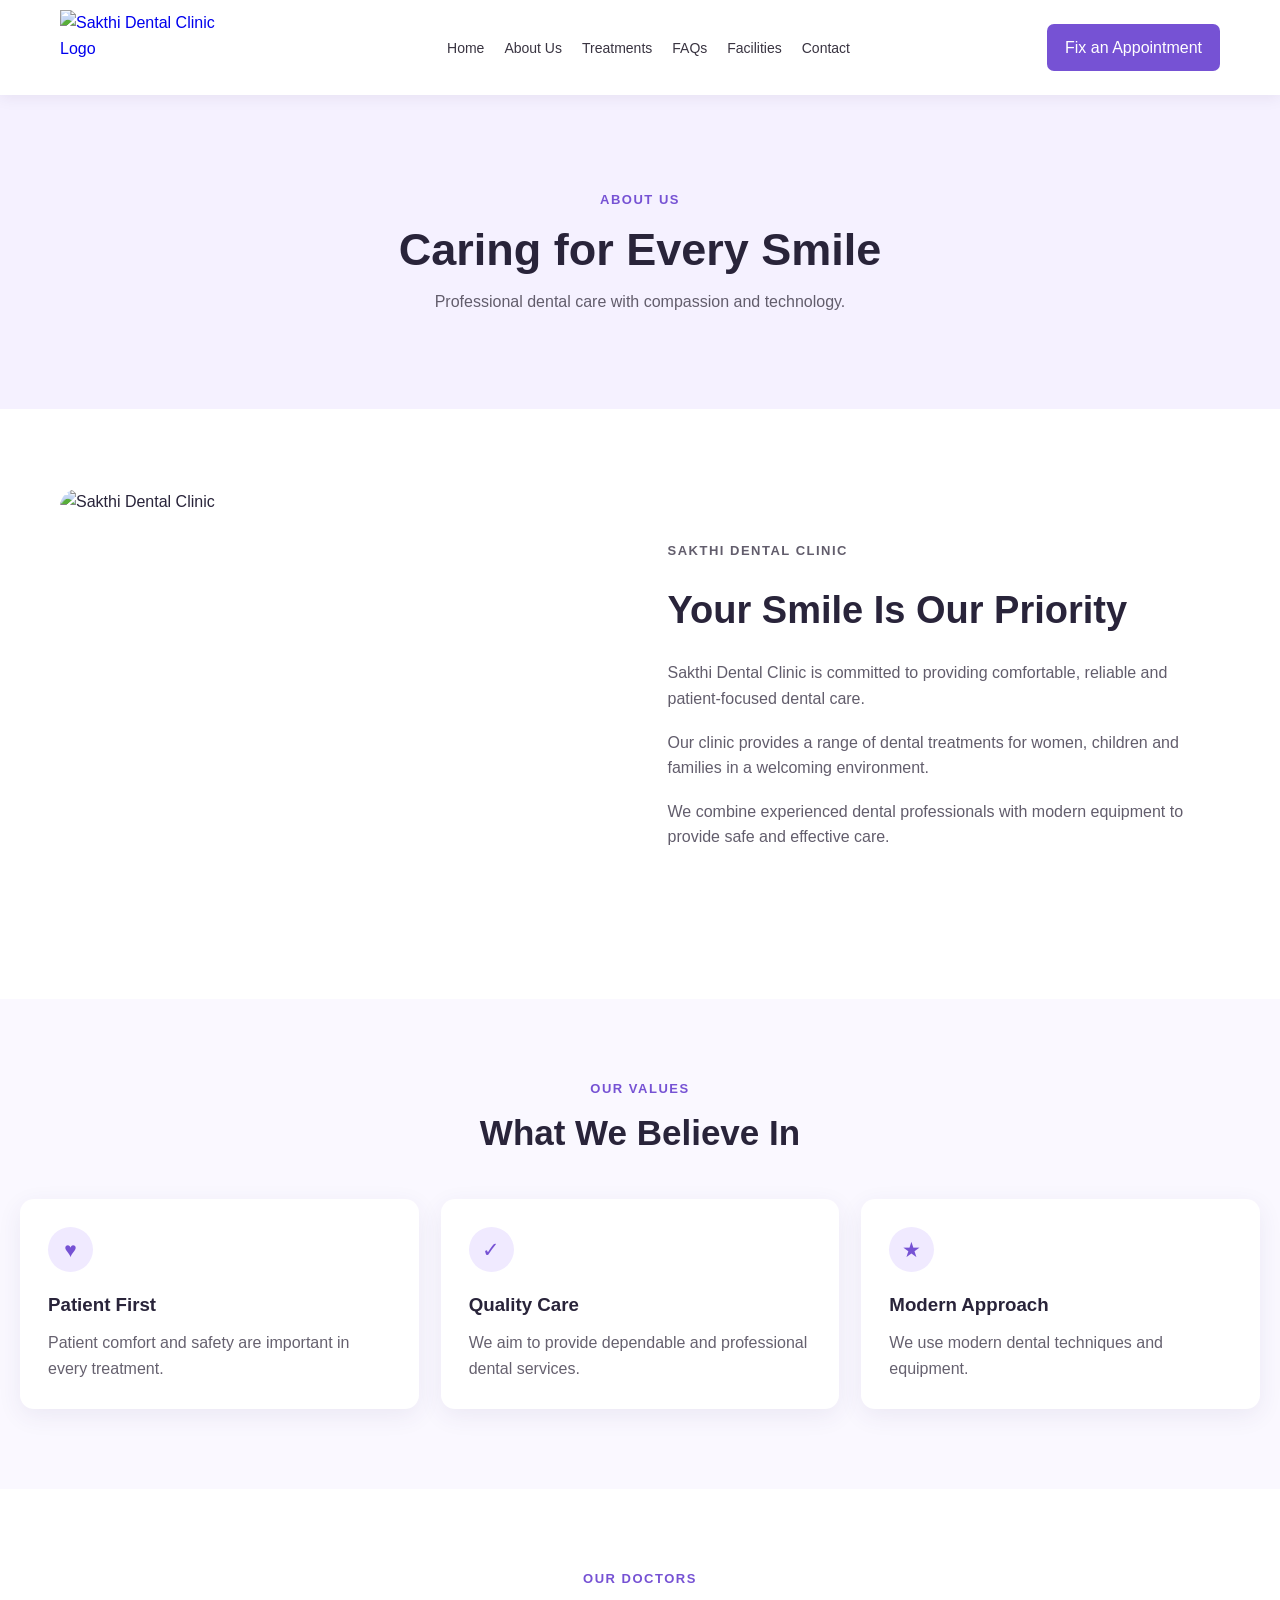
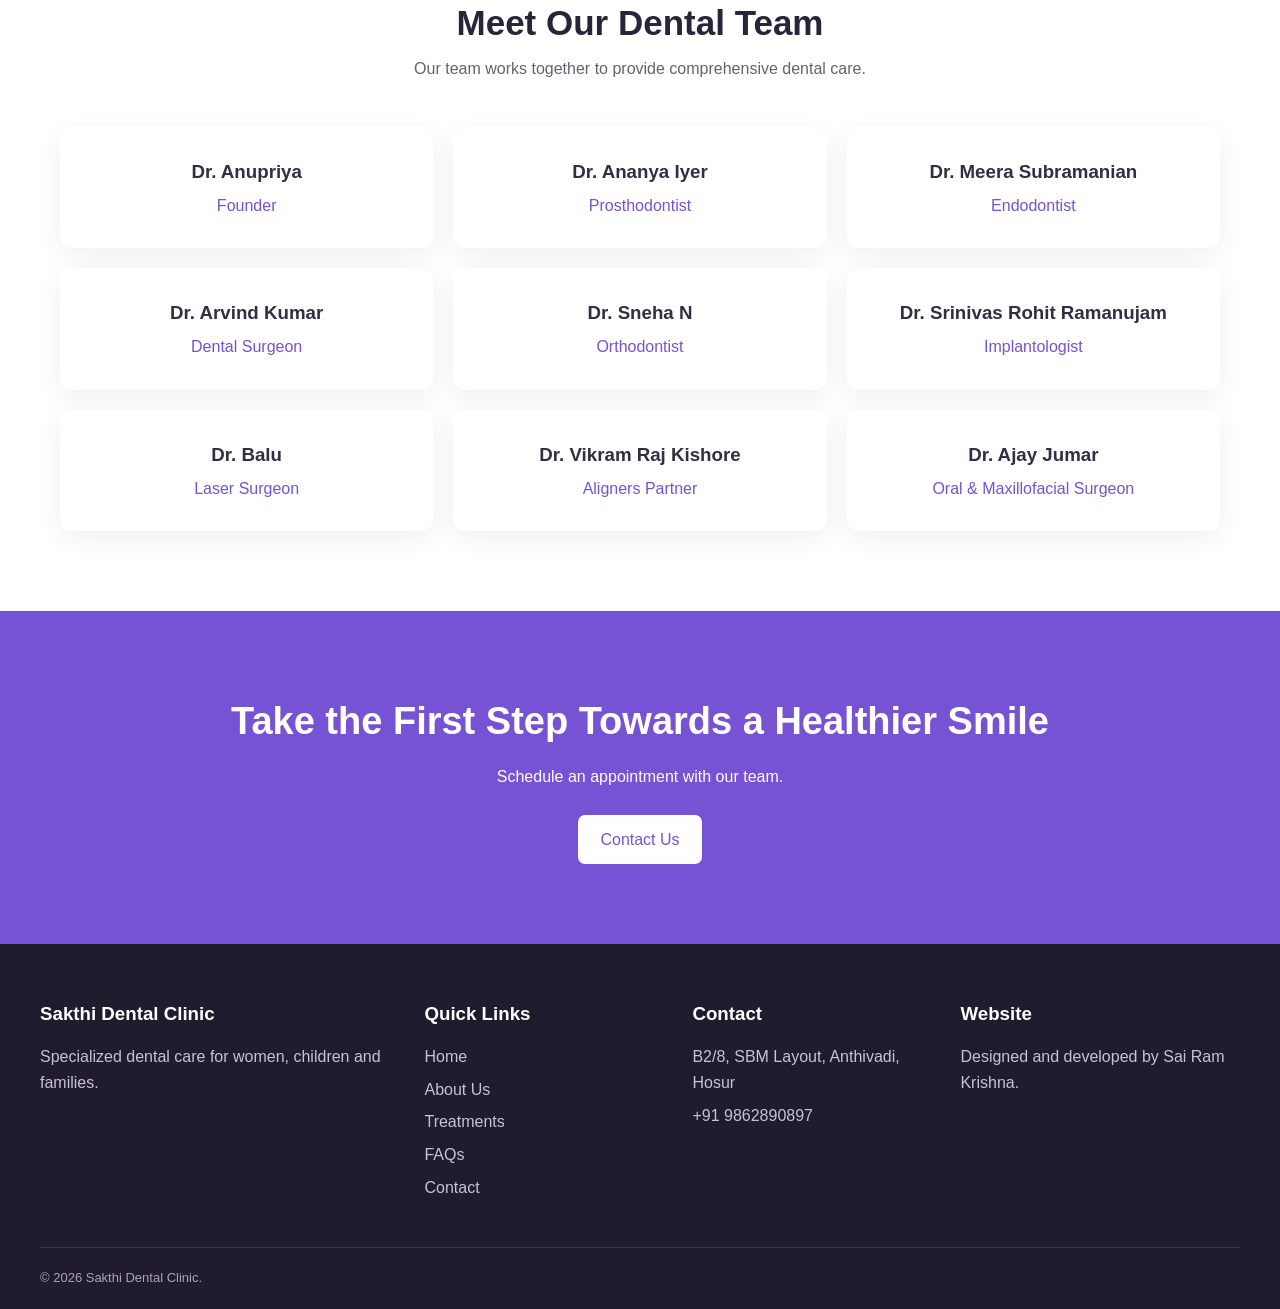
==== about.html @ 9623e9c9 "Add files via upload Add Sakthi Dental Clinic website" ====
<!DOCTYPE html>
<html lang="en">

<head>

    <meta charset="UTF-8">

    <meta name="viewport"
        content="width=device-width, initial-scale=1.0">

    <title>About Us | Sakthi Dental Clinic</title>

    <link rel="stylesheet" href="style.css">

</head>

<body>

    <header>

        <nav class="navbar">

            <a href="index.html" class="logo">

                <img src="images/SDC Logo.png"
                    alt="Sakthi Dental Clinic Logo">

            </a>


            <ul class="nav-links">

                <li>
                    <a href="index.html">Home</a>
                </li>

                <li>
                    <a href="about.html">About Us</a>
                </li>

                <li>
                    <a href="treatments.html">Treatments</a>
                </li>

                <li>
                    <a href="faq.html">FAQs</a>
                </li>

                <li>
                    <a href="index.html#facilities">
                        Facilities
                    </a>
                </li>

                <li>
                    <a href="contact.html">Contact</a>
                </li>

            </ul>


            <a href="contact.html"
                class="nav-button">
                Fix an Appointment
            </a>

        </nav>

    </header>


    <main>

        <section class="page-header">

            <p class="small-title">
                ABOUT US
            </p>

            <h1>
                Caring for Every Smile
            </h1>

            <p>
                Professional dental care with
                compassion and technology.
            </p>

        </section>


        <section class="section about-section">

            <div class="about-image">

                <img src="images/Banner_img_3.jpg"
                    alt="Sakthi Dental Clinic">

            </div>


            <div class="about-content">

                <p class="small-title">
                    SAKTHI DENTAL CLINIC
                </p>

                <h2>
                    Your Smile Is Our Priority
                </h2>

                <p>
                    Sakthi Dental Clinic is committed to
                    providing comfortable, reliable and
                    patient-focused dental care.
                </p>

                <p>
                    Our clinic provides a range of dental
                    treatments for women, children and
                    families in a welcoming environment.
                </p>

                <p>
                    We combine experienced dental
                    professionals with modern equipment
                    to provide safe and effective care.
                </p>

            </div>

        </section>


        <section class="section light-section">

            <div class="section-heading">

                <p class="small-title">
                    OUR VALUES
                </p>

                <h2>
                    What We Believe In
                </h2>

            </div>


            <div class="cards three-cards">

                <div class="card">

                    <div class="icon">
                        ♥
                    </div>

                    <h3>
                        Patient First
                    </h3>

                    <p>
                        Patient comfort and safety are
                        important in every treatment.
                    </p>

                </div>


                <div class="card">

                    <div class="icon">
                        ✓
                    </div>

                    <h3>
                        Quality Care
                    </h3>

                    <p>
                        We aim to provide dependable
                        and professional dental services.
                    </p>

                </div>


                <div class="card">

                    <div class="icon">
                        ★
                    </div>

                    <h3>
                        Modern Approach
                    </h3>

                    <p>
                        We use modern dental techniques
                        and equipment.
                    </p>

                </div>

            </div>

        </section>


        <section class="section">

            <div class="section-heading">

                <p class="small-title">
                    OUR DOCTORS
                </p>

                <h2>
                    Meet Our Dental Team
                </h2>

                <p>
                    Our team works together to provide
                    comprehensive dental care.
                </p>

            </div>


            <div class="doctor-grid">

                <div class="doctor-card">
                    <h3>Dr. Anupriya</h3>
                    <p>Founder</p>
                </div>

                <div class="doctor-card">
                    <h3>Dr. Ananya Iyer</h3>
                    <p>Prosthodontist</p>
                </div>

                <div class="doctor-card">
                    <h3>Dr. Meera Subramanian</h3>
                    <p>Endodontist</p>
                </div>

                <div class="doctor-card">
                    <h3>Dr. Arvind Kumar</h3>
                    <p>Dental Surgeon</p>
                </div>

                <div class="doctor-card">
                    <h3>Dr. Sneha N</h3>
                    <p>Orthodontist</p>
                </div>

                <div class="doctor-card">
                    <h3>Dr. Srinivas Rohit Ramanujam</h3>
                    <p>Implantologist</p>
                </div>

                <div class="doctor-card">
                    <h3>Dr. Balu</h3>
                    <p>Laser Surgeon</p>
                </div>

                <div class="doctor-card">
                    <h3>Dr. Vikram Raj Kishore</h3>
                    <p>Aligners Partner</p>
                </div>

                <div class="doctor-card">
                    <h3>Dr. Ajay Jumar</h3>
                    <p>Oral & Maxillofacial Surgeon</p>
                </div>

            </div>

        </section>


        <section class="cta-section">

            <h2>
                Take the First Step Towards a
                Healthier Smile
            </h2>

            <p>
                Schedule an appointment with our team.
            </p>

            <a href="contact.html"
                class="button white-button">
                Contact Us
            </a>

        </section>

    </main>


    <footer>

        <div class="footer-content">

            <div>

                <h3>
                    Sakthi Dental Clinic
                </h3>

                <p>
                    Specialized dental care for women,
                    children and families.
                </p>

            </div>


            <div>

                <h3>
                    Quick Links
                </h3>

                <a href="index.html">Home</a>

                <a href="about.html">About Us</a>

                <a href="treatments.html">Treatments</a>

                <a href="faq.html">FAQs</a>

                <a href="contact.html">Contact</a>

            </div>


            <div>

                <h3>
                    Contact
                </h3>

                <p>
                    B2/8, SBM Layout, Anthivadi,
                    Hosur
                </p>

                <p>
                    +91 9862890897
                </p>

            </div>


            <div>

                <h3>
                    Website
                </h3>

                <p>
                    Designed and developed by
                    Sai Ram Krishna.
                </p>

            </div>

        </div>


        <div class="copyright">

            <p>
                © 2026 Sakthi Dental Clinic.
            </p>

        </div>

    </footer>


    <script src="script.js"></script>

</body>

</html>
---- style.css ----
* {
    margin: 0;
    padding: 0;
    box-sizing: border-box;
}

html {
    scroll-behavior: smooth;
}

body {
    font-family: Arial, sans-serif;
    color: #29243a;
    background: #ffffff;
    line-height: 1.6;
}

img {
    max-width: 100%;
    display: block;
}

a {
    text-decoration: none;
}

button,
input,
textarea {
    font-family: inherit;
}


/* NAVBAR */

header {
    background: #ffffff;
    position: sticky;
    top: 0;
    z-index: 1000;
    box-shadow: 0 2px 15px rgba(50, 30, 80, 0.08);
}

.navbar {
    max-width: 1200px;
    margin: auto;
    padding: 10px 20px;
    display: flex;
    align-items: center;
    justify-content: space-between;
    gap: 25px;
}

.logo {
    display: flex;
    align-items: center;
}

.logo img {
    width: 190px;
    height: 75px;
    object-fit: contain;
}

.nav-links {
    display: flex;
    gap: 20px;
    list-style: none;
}

.nav-links a {
    color: #393441;
    font-size: 14px;
}

.nav-links a:hover {
    color: #7652d4;
}

.nav-button {
    background: #7652d4;
    color: white;
    padding: 11px 18px;
    border-radius: 7px;
    white-space: nowrap;
}


/* HERO */

.hero {
    min-height: 650px;
    padding: 70px 20px;
    display: grid;
    grid-template-columns: 1fr 1fr;
    gap: 50px;
    align-items: center;
    background: #f5f1ff;
}

.hero-content {
    max-width: 620px;
    margin-left: auto;
}

.small-title {
    color: #7652d4;
    font-size: 13px;
    font-weight: bold;
    letter-spacing: 1.5px;
    margin-bottom: 12px;
}

.hero h1 {
    font-size: 54px;
    line-height: 1.12;
    margin-bottom: 22px;
}

.hero-content > p:not(.small-title) {
    color: #625d6c;
    margin-bottom: 28px;
    max-width: 570px;
}

.hero-image img {
    width: 100%;
    height: 470px;
    object-fit: cover;
    border-radius: 25px;
}


/* BUTTONS */

.button {
    display: inline-block;
    background: #7652d4;
    color: white;
    padding: 12px 22px;
    border-radius: 7px;
    border: none;
    cursor: pointer;
}

.button:hover {
    background: #603eaf;
}

.secondary {
    background: white;
    color: #7652d4;
    border: 1px solid #7652d4;
}

.secondary:hover {
    color: white;
}

.hero-buttons {
    display: flex;
    gap: 12px;
    flex-wrap: wrap;
}

.center-button {
    text-align: center;
    margin-top: 35px;
}


/* ASSURANCE */

.assurance {
    display: grid;
    grid-template-columns: 1fr 1fr;
    background: #7652d4;
    color: white;
}

.assurance-image img {
    width: 100%;
    height: 320px;
    object-fit: cover;
}

.assurance-text {
    display: flex;
    flex-direction: column;
    justify-content: center;
    padding: 40px 8%;
}

.assurance-text h2 {
    font-size: 38px;
    line-height: 1.2;
    margin-bottom: 12px;
}

.tooth-icon {
    font-size: 40px;
    margin-bottom: 10px;
}


/* SECTIONS */

.section {
    max-width: 1200px;
    margin: auto;
    padding: 80px 20px;
}

.light-section {
    max-width: none;
    background: #faf8ff;
}

.section-heading {
    max-width: 700px;
    margin: 0 auto 45px;
    text-align: center;
}

.section-heading h2 {
    font-size: 35px;
    line-height: 1.2;
    margin-bottom: 12px;
}

.section-heading p:last-child {
    color: #66616f;
}


/* CARDS */

.cards {
    display: grid;
    gap: 22px;
}

.four-cards {
    grid-template-columns: repeat(4, 1fr);
}

.three-cards {
    grid-template-columns: repeat(3, 1fr);
}

.card,
.testimonial,
.service-card {
    background: white;
    border-radius: 14px;
    box-shadow: 0 7px 25px rgba(70, 45, 110, 0.08);
}

.card {
    padding: 28px;
}

.card h3 {
    margin-bottom: 10px;
}

.card p {
    color: #66616f;
}

.icon {
    width: 45px;
    height: 45px;
    display: flex;
    align-items: center;
    justify-content: center;
    background: #f0eaff;
    color: #7652d4;
    border-radius: 50%;
    font-size: 21px;
    margin-bottom: 18px;
}


/* SERVICE CARDS */

.service-card {
    overflow: hidden;
}

.service-card img {
    width: 100%;
    height: 200px;
    object-fit: cover;
}

.service-content {
    padding: 25px;
}

.service-content h3 {
    margin-bottom: 8px;
}

.service-content p {
    color: #66616f;
}

.service-content a {
    display: inline-block;
    margin-top: 15px;
    color: #7652d4;
    font-weight: bold;
}


/* TESTIMONIALS */

.testimonial {
    padding: 30px;
}

.testimonial p {
    color: #625d6c;
    margin-bottom: 20px;
}

.stars {
    color: #7652d4;
    margin-bottom: 15px;
}


/* FACILITIES */

.facility-grid {
    max-width: 1150px;
    margin: auto;
    display: grid;
    grid-template-columns: repeat(5, 1fr);
    gap: 18px;
}

.facility {
    background: white;
    text-align: center;
    padding: 25px 15px;
    border-radius: 12px;
    box-shadow: 0 5px 18px rgba(70, 45, 110, 0.06);
}

.facility img {
    width: 60px;
    height: 60px;
    object-fit: contain;
    margin: 0 auto 15px;
}

.facility h3 {
    margin-bottom: 7px;
}

.facility p {
    color: #66616f;
    font-size: 14px;
}


/* GALLERY */

.gallery-grid {
    display: grid;
    grid-template-columns: repeat(3, 1fr);
    gap: 20px;
}

.gallery-grid img {
    width: 100%;
    height: 280px;
    object-fit: cover;
    border-radius: 15px;
}


/* PAGE HEADER */

.page-header {
    padding: 95px 20px;
    text-align: center;
    background: #f5f1ff;
}

.page-header h1 {
    font-size: 45px;
    line-height: 1.2;
    margin-bottom: 12px;
}

.page-header p:last-child {
    color: #625d6c;
}


/* ABOUT */

.about-section {
    display: grid;
    grid-template-columns: 1fr 1fr;
    gap: 55px;
    align-items: center;
}

.about-image img {
    width: 100%;
    height: 430px;
    object-fit: cover;
    border-radius: 18px;
}

.about-content h2 {
    font-size: 38px;
    margin-bottom: 20px;
}

.about-content p {
    color: #625d6c;
    margin-bottom: 18px;
}


/* DOCTORS */

.doctor-grid {
    display: grid;
    grid-template-columns: repeat(3, 1fr);
    gap: 20px;
}

.doctor-card {
    background: white;
    padding: 30px 20px;
    border-radius: 12px;
    text-align: center;
    box-shadow: 0 7px 25px rgba(70, 45, 110, 0.08);
}

.doctor-card h3 {
    color: #342d43;
    margin-bottom: 6px;
}

.doctor-card p {
    color: #7652d4;
}


/* TREATMENTS */

.treatment-list {
    max-width: 1050px;
    margin: auto;
    display: grid;
    gap: 22px;
}

.treatment {
    background: white;
    padding: 30px;
    border-left: 4px solid #7652d4;
    border-radius: 10px;
    box-shadow: 0 6px 20px rgba(70, 45, 110, 0.07);
}

.treatment h2 {
    color: #6246a8;
    margin-bottom: 10px;
}

.treatment p {
    color: #625d6c;
}

.treatment-with-image {
    display: grid;
    grid-template-columns: 220px 1fr;
    gap: 25px;
    align-items: center;
}

.treatment-with-image img {
    width: 220px;
    height: 170px;
    object-fit: cover;
    border-radius: 10px;
}


/* FAQ */

.faq-container {
    max-width: 900px;
    margin: auto;
}

.faq-item {
    background: white;
    border: 1px solid #e5e0ef;
    border-radius: 10px;
    margin-bottom: 12px;
    overflow: hidden;
}

.faq-question {
    width: 100%;
    border: none;
    background: white;
    padding: 20px;
    display: flex;
    justify-content: space-between;
    align-items: center;
    text-align: left;
    font-weight: bold;
    font-size: 16px;
    cursor: pointer;
    color: #29243a;
}

.faq-question span {
    font-size: 22px;
    color: #7652d4;
}

.faq-answer {
    display: none;
    padding: 0 20px 20px;
}

.faq-answer p {
    color: #625d6c;
}

.faq-item.active .faq-answer {
    display: block;
}


/* CONTACT */

.contact-section {
    max-width: 1100px;
    margin: auto;
    padding: 80px 20px;
    display: grid;
    grid-template-columns: 1fr 1fr;
    gap: 40px;
}

.contact-form,
.contact-info {
    background: #faf8ff;
    padding: 35px;
    border-radius: 14px;
}

.contact-form h2,
.contact-info h2 {
    margin-bottom: 10px;
}

.contact-form > p {
    color: #625d6c;
    margin-bottom: 25px;
}

form {
    display: flex;
    flex-direction: column;
    gap: 9px;
}

label {
    font-weight: bold;
    margin-top: 8px;
}

input,
textarea {
    width: 100%;
    padding: 13px;
    border: 1px solid #d7d1e1;
    border-radius: 7px;
    outline: none;
}

input:focus,
textarea:focus {
    border-color: #7652d4;
}

textarea {
    height: 140px;
    resize: vertical;
}

#formMessage {
    margin-top: 10px;
    font-weight: bold;
}

.contact-item {
    display: flex;
    gap: 15px;
    margin-top: 25px;
}

.contact-icon {
    min-width: 42px;
    height: 42px;
    display: flex;
    align-items: center;
    justify-content: center;
    background: #eee7ff;
    color: #7652d4;
    border-radius: 50%;
}

.contact-item h3 {
    margin-bottom: 4px;
}

.contact-item p {
    color: #625d6c;
}


/* PRIVACY */

.policy {
    max-width: 900px;
    margin: auto;
    padding: 80px 20px;
}

.policy h2 {
    margin-top: 35px;
    margin-bottom: 10px;
}

.policy p {
    color: #625d6c;
}


/* CTA */

.cta-section {
    padding: 80px 20px;
    background: #7652d4;
    color: white;
    text-align: center;
}

.cta-section h2 {
    font-size: 38px;
    margin-bottom: 12px;
}

.cta-section p {
    margin-bottom: 25px;
}

.white-button {
    background: white;
    color: #7652d4;
}


/* FOOTER */

footer {
    background: #201b2d;
    color: white;
    padding: 55px 20px 20px;
}

.footer-content {
    max-width: 1200px;
    margin: auto;
    display: grid;
    grid-template-columns: 1.5fr 1fr 1fr 1.2fr;
    gap: 35px;
}

.footer-content h3 {
    margin-bottom: 15px;
}

.footer-content p {
    color: #c8c3d1;
    margin-bottom: 8px;
}

.footer-content a {
    display: block;
    color: #c8c3d1;
    margin-bottom: 7px;
}

.footer-content a:hover {
    color: white;
}

.copyright {
    max-width: 1200px;
    margin: 40px auto 0;
    padding-top: 20px;
    border-top: 1px solid #393346;
    display: flex;
    justify-content: space-between;
    gap: 20px;
}

.copyright p {
    color: #aaa4b5;
    font-size: 13px;
}


/* TABLET */

@media (max-width: 1050px) {

    .navbar {
        flex-wrap: wrap;
    }

    .nav-links {
        gap: 12px;
    }

    .hero {
        grid-template-columns: 1fr;
    }

    .hero-content {
        margin: auto;
        text-align: center;
    }

    .hero-content > p:not(.small-title) {
        margin-left: auto;
        margin-right: auto;
    }

    .four-cards {
        grid-template-columns: repeat(2, 1fr);
    }

    .facility-grid {
        grid-template-columns: repeat(3, 1fr);
    }

}


/* MOBILE */

@media (max-width: 750px) {

    .navbar {
        justify-content: center;
    }

    .nav-links {
        flex-wrap: wrap;
        justify-content: center;
    }

    .hero {
        padding-top: 50px;
    }

    .hero h1 {
        font-size: 40px;
    }

    .hero-image img {
        height: 350px;
    }

    .assurance {
        grid-template-columns: 1fr;
    }

    .assurance-text {
        padding: 50px 25px;
        text-align: center;
    }

    .three-cards,
    .four-cards,
    .doctor-grid,
    .contact-section,
    .about-section {
        grid-template-columns: 1fr;
    }

    .facility-grid {
        grid-template-columns: repeat(2, 1fr);
    }

    .gallery-grid {
        grid-template-columns: 1fr;
    }

    .treatment-with-image {
        grid-template-columns: 1fr;
    }

    .treatment-with-image img {
        width: 100%;
        height: 230px;
    }

    .footer-content {
        grid-template-columns: 1fr 1fr;
    }

    .copyright {
        flex-direction: column;
    }

}


/* SMALL MOBILE */

@media (max-width: 450px) {

    .logo img {
        width: 165px;
        height: 65px;
    }

    .nav-button {
        width: 100%;
        text-align: center;
    }

    .hero h1 {
        font-size: 34px;
    }

    .hero-buttons {
        flex-direction: column;
    }

    .hero-buttons .button {
        text-align: center;
    }

    .facility-grid {
        grid-template-columns: 1fr;
    }

    .footer-content {
        grid-template-columns: 1fr;
    }

    .page-header h1 {
        font-size: 35px;
    }

}
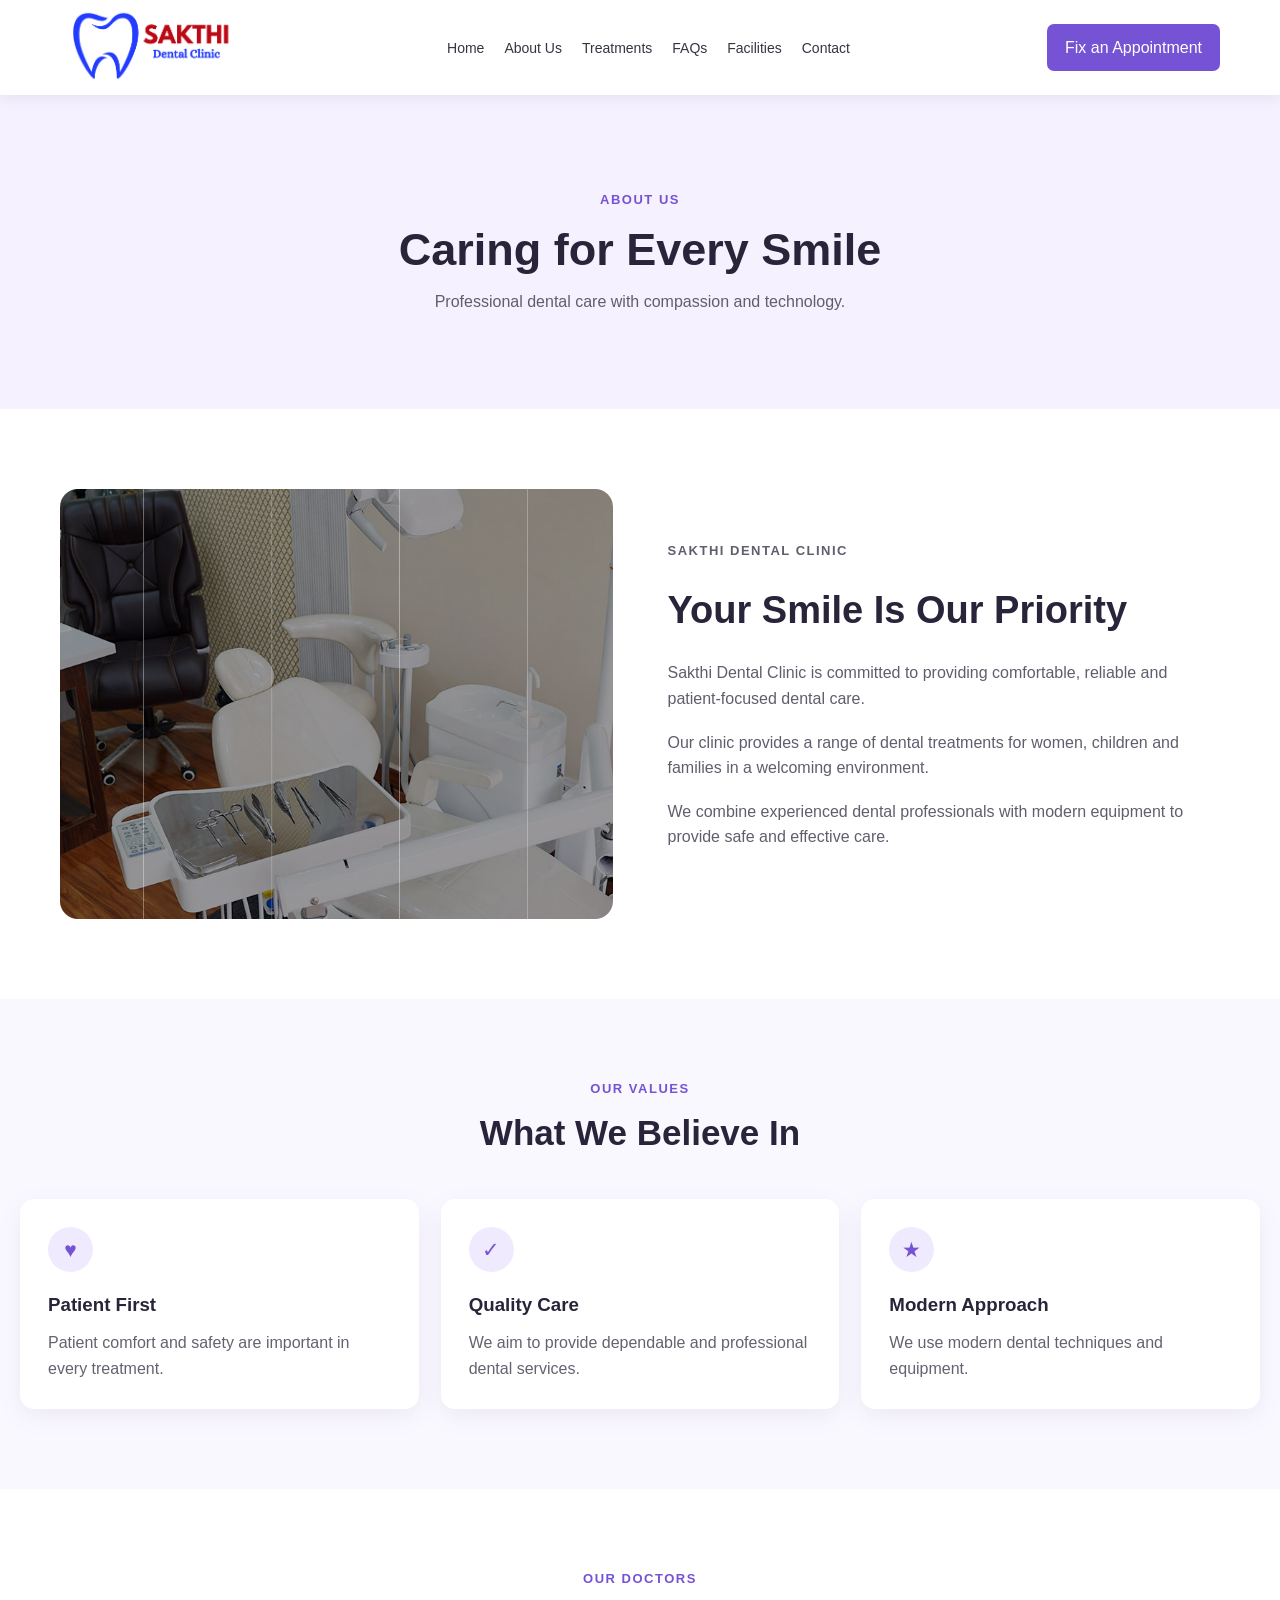
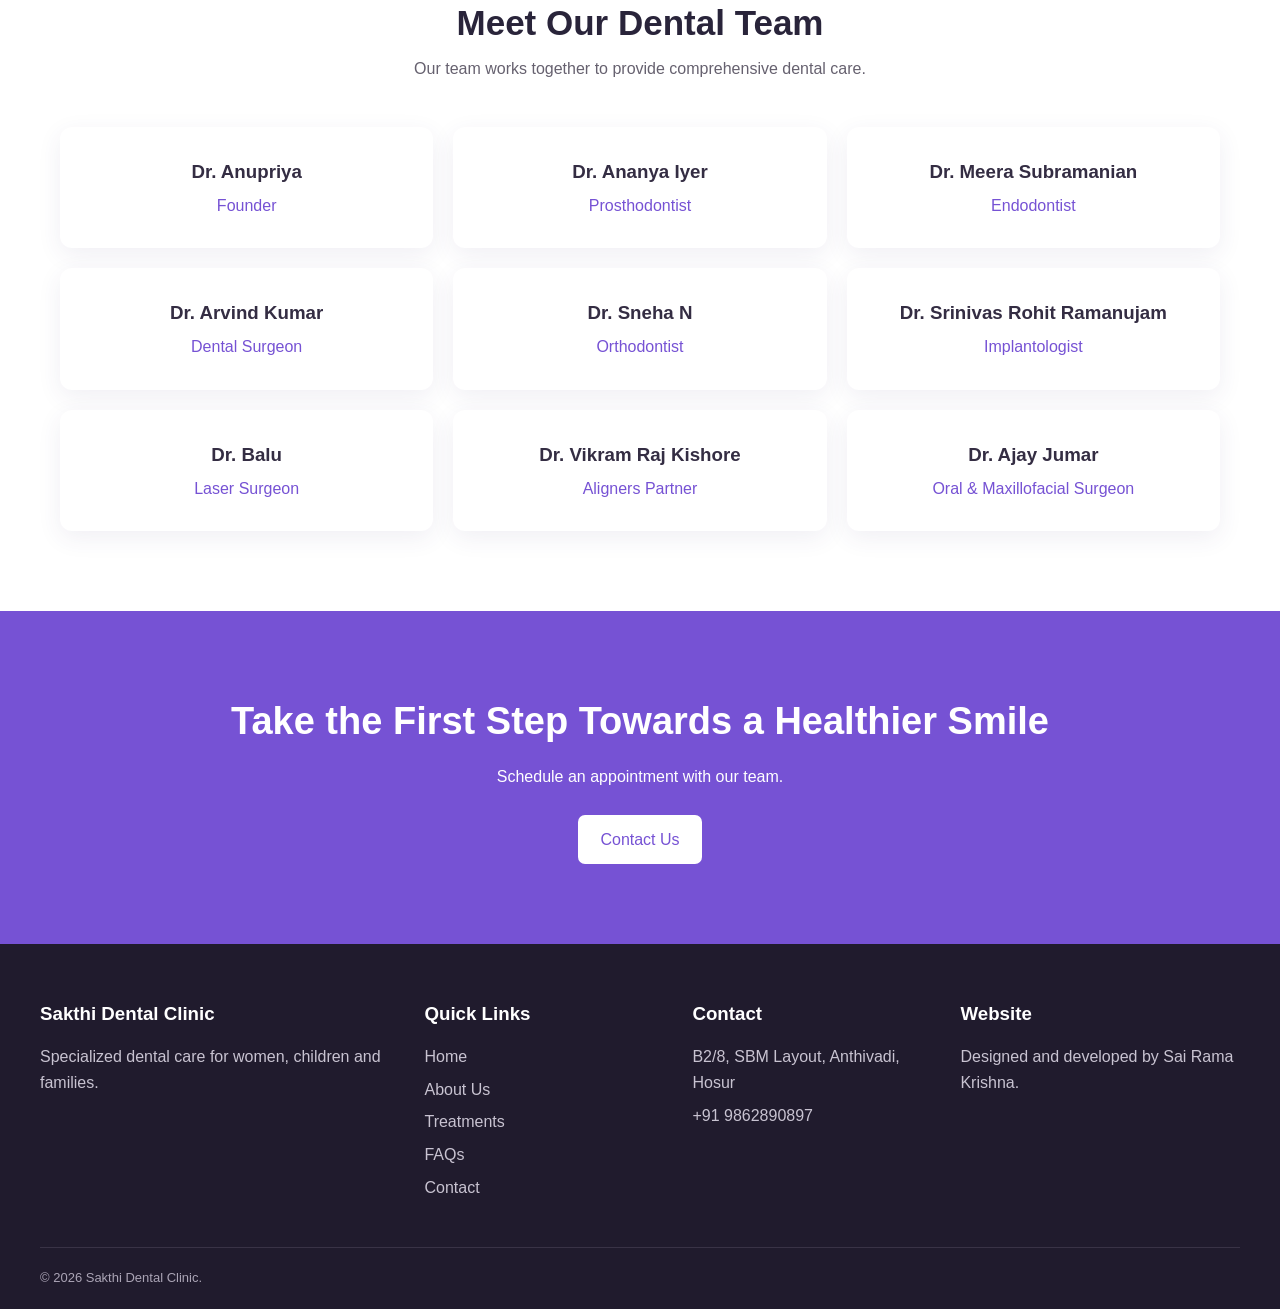
==== commit 309eb7cc: "Update about.html" ====
--- a/about.html
+++ b/about.html
@@ -363,7 +363,7 @@
 
                 <p>
                     Designed and developed by
-                    Sai Ram Krishna.
+                    Sai Rama Krishna.
                 </p>
 
             </div>
@@ -386,4 +386,4 @@
 
 </body>
 
-</html>+</html>
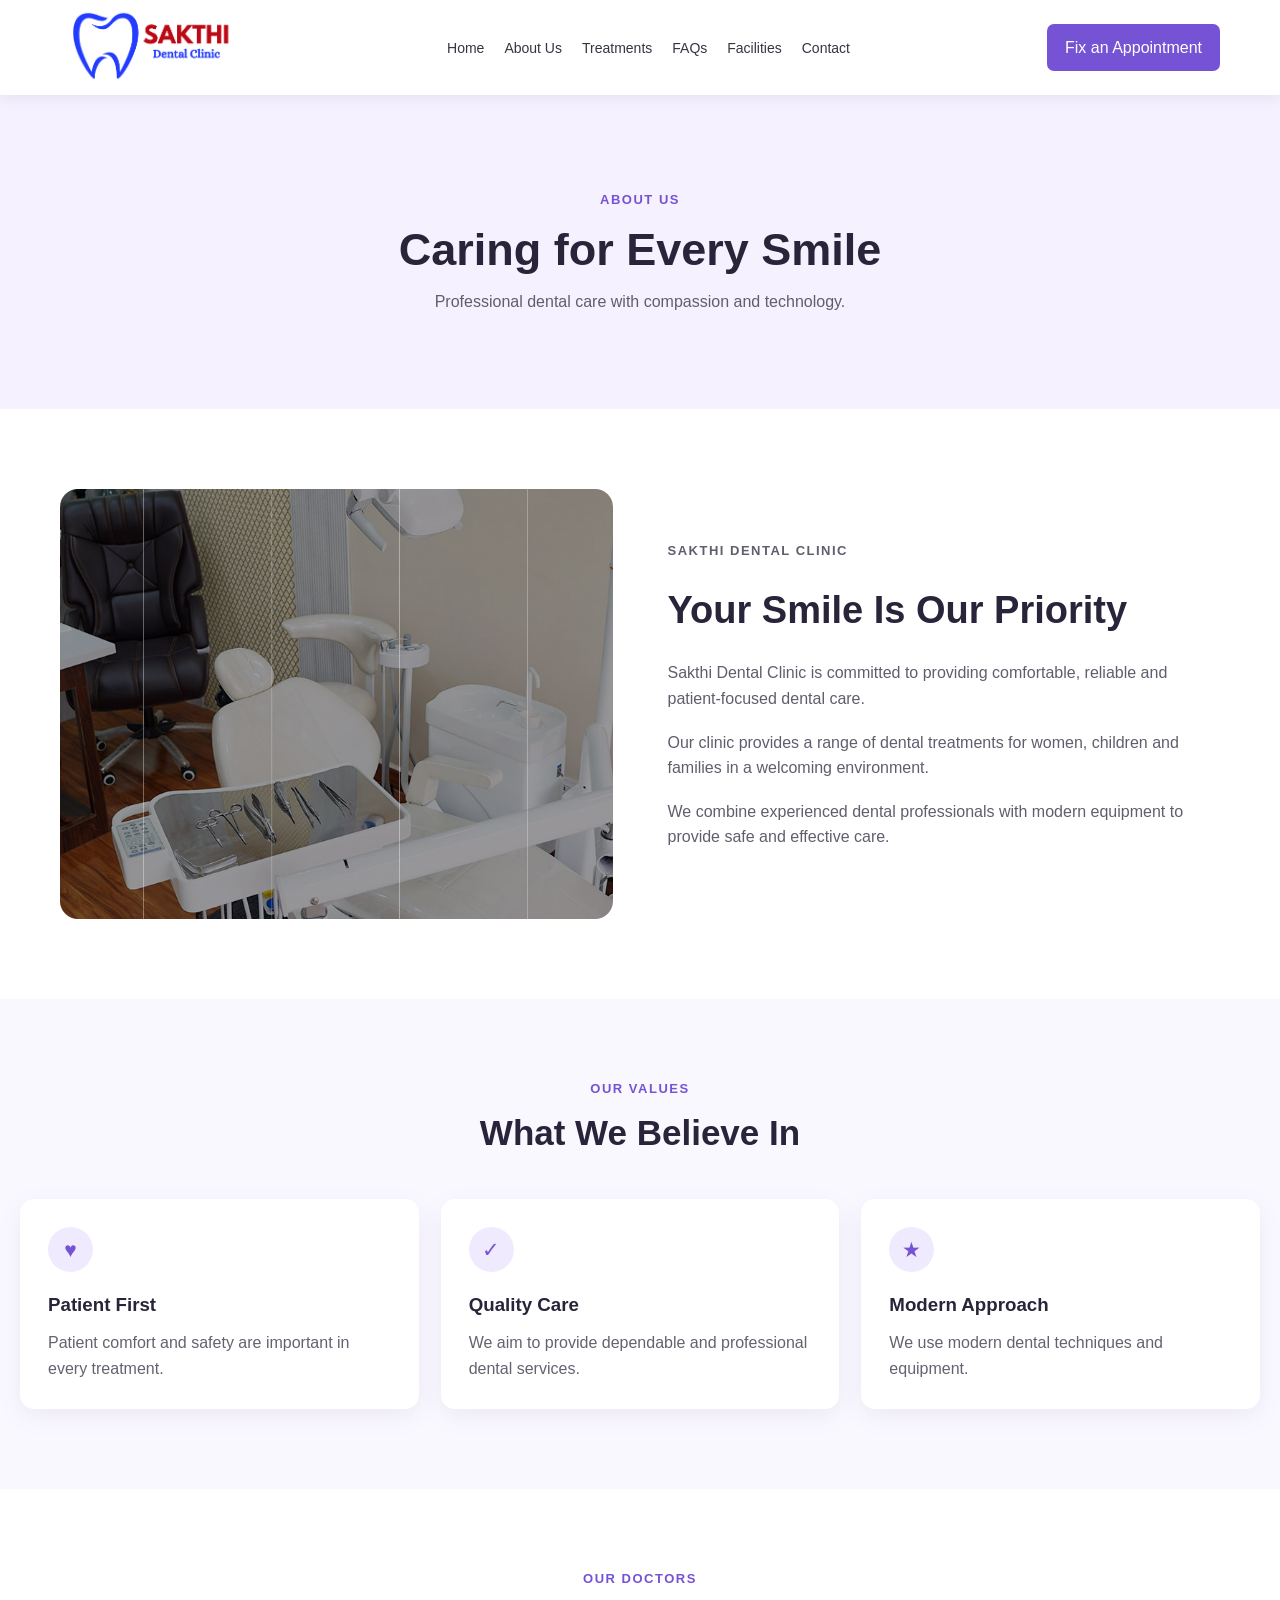
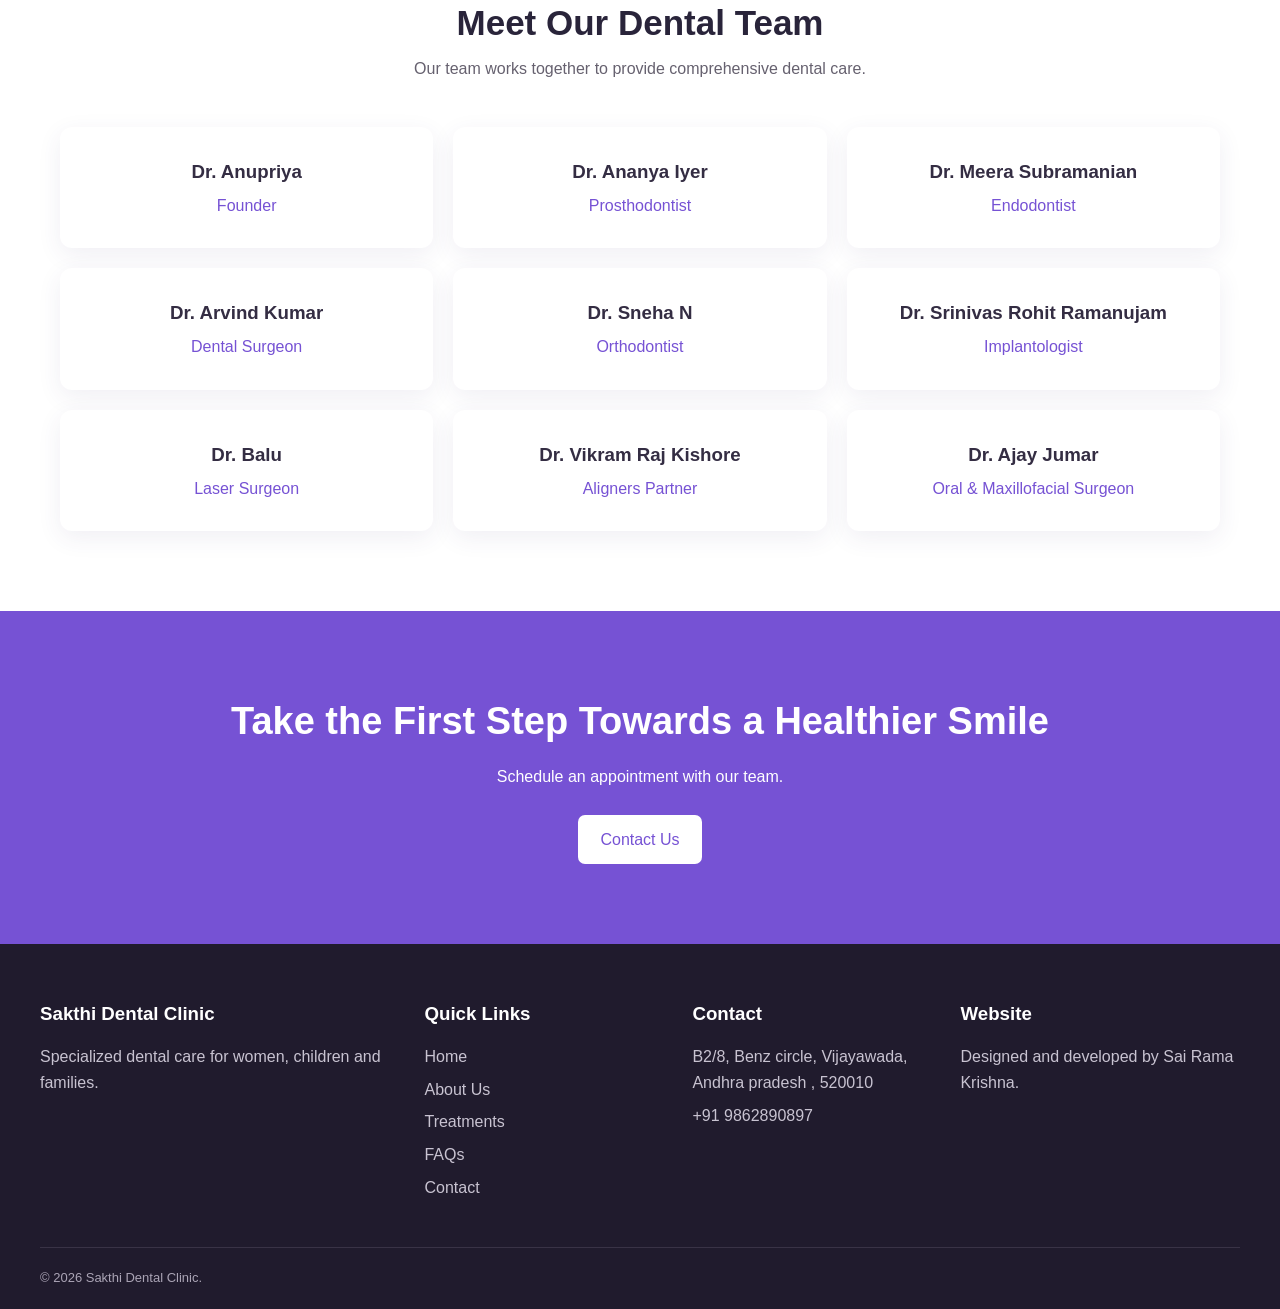
==== commit f78c9da7: "Update about.html" ====
--- a/about.html
+++ b/about.html
@@ -344,8 +344,8 @@
                 </h3>
 
                 <p>
-                    B2/8, SBM Layout, Anthivadi,
-                    Hosur
+                   B2/8, Benz circle, Vijayawada,
+                      Andhra pradesh  , 520010
                 </p>
 
                 <p>
